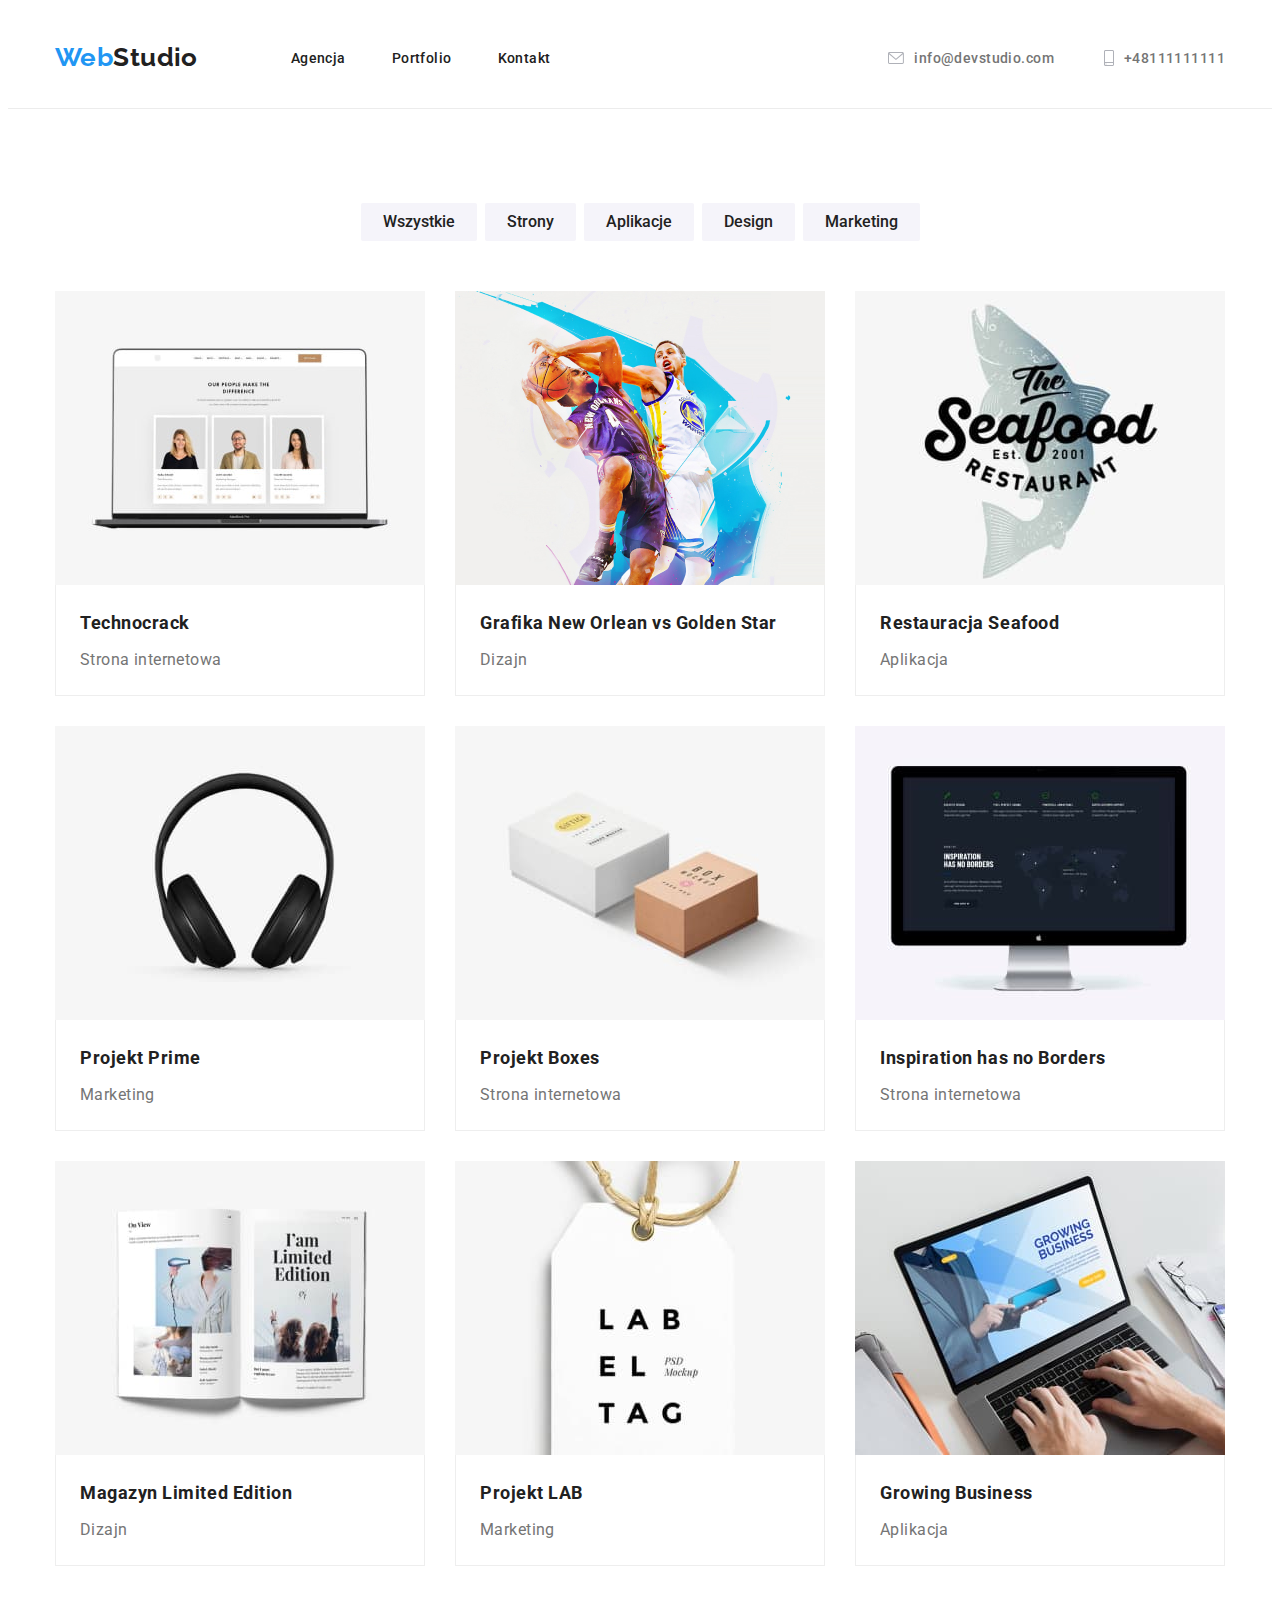
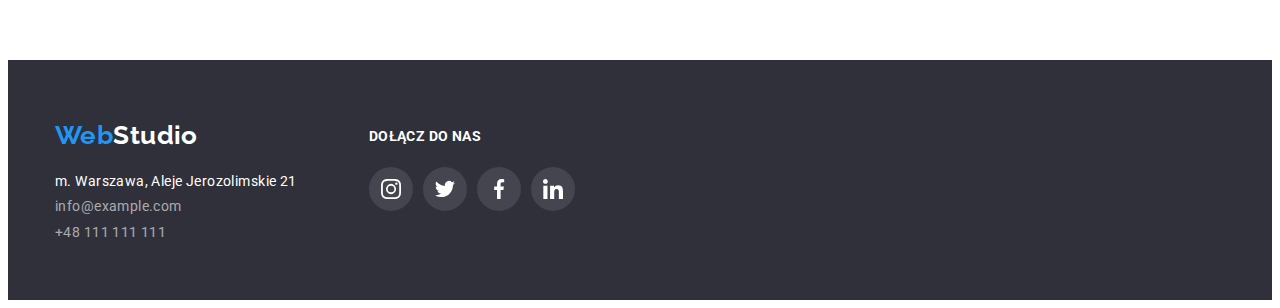
==== portfolio.html @ ecf9ecc1 "added previous homework" ====
<!DOCTYPE html>
<html lang="en">
  <head>
    <link
      rel="stylesheet"
      href="https://cdnjs.cloudflare.com/ajax/libs/modern-normalize/1.1.0/modern-normalize.min.css"
      integrity="sha512-wpPYUAdjBVSE4KJnH1VR1HeZfpl1ub8YT/NKx4PuQ5NmX2tKuGu6U/JRp5y+Y8XG2tV+wKQpNHVUX03MfMFn9Q=="
      crossorigin="anonymous"
      referrerpolicy="no-referrer"
    />
    <link rel="preconnect" href="https://fonts.googleapis.com" />
    <link rel="preconnect" href="https://fonts.gstatic.com" crossorigin />
    <link
      href="https://fonts.googleapis.com/css2?family=Raleway:wght@700&family=Roboto:wght@400;500;700;900&display=swap"
      rel="stylesheet"
    />
    <meta charset="UTF-8" />
    <meta http-equiv="X-UA-Compatible" content="IE=edge" />
    <meta name="viewport" content="width=device-width, initial-scale=1.0" />
    <title>Portfolio</title>
    <link rel="stylesheet" href="css/styles.css" />
  </head>
  <body>
    <header>
      <section>
        <div class="container header-container">
          <nav class="header_nav">
            <a href="index.html" class="header_logo"
              ><span class="logo_first_part">Web</span>Studio</a
            >
            <ul class="header_menu_list">
              <li class="header_menu_item">
                <a href="" class="header_menu_link">Agencja</a>
              </li>
              <li class="header_menu_item">
                <a href="portfolio.html" class="header_menu_link">Portfolio</a>
              </li>
              <li class="header_menu_item">
                <a href="" class="header_menu_link">Kontakt</a>
              </li>
            </ul>
          </nav>
          <ul class="header_contact_list">
            <li class="header_contact_item">
              <a href="mailto:info@devstudio.com" class="header_contact_link">
                <svg class="icon header-icon" width="16" height="12">
                  <use href="/images/icon.svg#icon-envelope"></use>
                </svg>
                info@devstudio.com
              </a>
            </li>
            <li class="header_contact_item">
              <a href="tel:+48111111111" class="header_contact_link">
                <svg class="icon header-icon" width="10" height="16">
                  <use href="/images/icon.svg#icon-smartphone"></use>
                </svg>
                +48111111111
              </a>
            </li>
          </ul>
        </div>
      </section>
    </header>

    <main>
      <section class="portfolio-filters section">
        <div class="container footer-container">
          <ul class="filters_list">
            <li class="filters_item">
              <button class="filters_button" type="button">Wszystkie</button>
            </li>
            <li class="filters_item">
              <button class="filters_button" type="button">Strony</button>
            </li>
            <li class="filters_item">
              <button class="filters_button" type="button">Aplikacje</button>
            </li>
            <li class="filters_item">
              <button class="filters_button" type="button">Design</button>
            </li>
            <li class="filters_item">
              <button class="filters_button" type="button">Marketing</button>
            </li>
          </ul>

          <ul class="portfolio_list">
            <li class="portfolio_item">
              <figure>
                <img
                  src="images/technocrack.jpg"
                  alt=" Strona intermetowa technocrack"
                  width="370"
                  height="294"
                />
                <figcaption class="portfolio_figcaption">
                  <h3 class="portfolio_tittle">Technocrack</h3>
                  <p class="portfolio_text">Strona internetowa</p>
                </figcaption>
              </figure>
            </li>
            <li class="portfolio_item">
              <figure>
                <img
                  src="images/neworleanvsgoldenstar.jpg"
                  alt="Grafika New Orlean vs Golden Stare"
                  width="370"
                  height="294"
                />
                <figcaption class="portfolio_figcaption">
                  <h3 class="portfolio_tittle">
                    Grafika New Orlean vs Golden Star
                  </h3>
                  <p class="portfolio_text">Dizajn</p>
                </figcaption>
              </figure>
            </li>
            <li class="portfolio_item">
              <figure>
                <img
                  src="images/seafoodrest.jpg"
                  alt="Restauracja Seafood"
                  width="370"
                  height="294"
                />
                <figcaption class="portfolio_figcaption">
                  <h3 class="portfolio_tittle">Restauracja Seafood</h3>
                  <p class="portfolio_text">Aplikacja</p>
                </figcaption>
              </figure>
            </li>
            <li class="portfolio_item">
              <figure>
                <img
                  src="images/projectprime.jpg"
                  alt="Projekt Prime"
                  width="370"
                  height="294"
                />
                <figcaption class="portfolio_figcaption">
                  <h3 class="portfolio_tittle">Projekt Prime</h3>
                  <p class="portfolio_text">Marketing</p>
                </figcaption>
              </figure>
            </li>
            <li class="portfolio_item">
              <figure>
                <img
                  src="images/projectboxes.jpg"
                  alt="Projekt Boxes"
                  width="370"
                  height="294"
                />
                <figcaption class="portfolio_figcaption">
                  <h3 class="portfolio_tittle">Projekt Boxes</h3>
                  <p class="portfolio_text">Strona internetowa</p>
                </figcaption>
              </figure>
            </li>
            <li class="portfolio_item">
              <figure>
                <img
                  src="images/inspirationhasnoborders.jpg"
                  alt="Kobieta w marynarce"
                  width="370"
                  height="294"
                />
                <figcaption class="portfolio_figcaption">
                  <h3 class="portfolio_tittle">Inspiration has no Borders</h3>
                  <p class="portfolio_text">Strona internetowa</p>
                </figcaption>
              </figure>
            </li>
            <li class="portfolio_item">
              <figure>
                <img
                  src="images/limitededition.jpg"
                  alt="Magazyn Limited Edition"
                  width="370"
                  height="294"
                />
                <figcaption class="portfolio_figcaption">
                  <h3 class="portfolio_tittle">Magazyn Limited Edition</h3>
                  <p class="portfolio_text">Dizajn</p>
                </figcaption>
              </figure>
            </li>
            <li class="portfolio_item">
              <figure>
                <img
                  src="images/projectlab.jpg"
                  alt="Projekt LAB"
                  width="370"
                  height="294"
                />
                <figcaption class="portfolio_figcaption">
                  <h3 class="portfolio_tittle">Projekt LAB</h3>
                  <p class="portfolio_text">Marketing</p>
                </figcaption>
              </figure>
            </li>
            <li class="portfolio_item">
              <figure>
                <img
                  src="images/growingbusiness.jpg"
                  alt="Growing business"
                  width="370"
                  height="294"
                />
                <figcaption class="portfolio_figcaption">
                  <h3 class="portfolio_tittle">Growing Business</h3>
                  <p class="portfolio_text">Aplikacja</p>
                </figcaption>
              </figure>
            </li>
          </ul>
        </div>
      </section>
    </main>

    <footer class="footer">
      <div class="container">
        <div class="footer_display_container">
          <div class="footer-container">
            <a href="" class="footer_logo">
              <span class="logo_first_part">Web</span>Studio</a
            >
            <address>
              <ul class="footer_list">
                <li>
                  <a
                    class="footer_link footer-localisation"
                    href="https://goo.gl/maps/kYdDBKaU15SzFSr7A"
                    target="_blank"
                    >m. Warszawa, Aleje Jerozolimskie 21</a
                  >
                </li>
                <li>
                  <a class="footer_link" href="mailto:info@example.com"
                    >info@example.com</a
                  >
                </li>
                <li>
                  <a class="footer_link" href="tel:+48111111111">
                    +48 111 111 111</a
                  >
                </li>
              </ul>
            </address>
          </div>
          <div class="container footer-icon-container">
            <h2 class="joinus_tittle">DOŁĄCZ DO NAS</h2>
            <ul class="joinus_list">
              <li class="joinus_item">
                <a href="#" target="_blank" class="joinus_link">
                  <svg class="icon joinus-icon" width="44" height="44">
                    <use href="/images/icon.svg#icon-instagram"></use>
                  </svg>
                </a>
              </li>
              <li class="joinus_item">
                <a href="#" target="_blank" class="joinus_link">
                  <svg class="icon joinus-icon" width="44" height="44">
                    <use href="/images/icon.svg#icon-twitter"></use>
                  </svg>
                </a>
              </li>
              <li class="joinus_item">
                <a href="#" target="_blank" class="joinus_link">
                  <svg class="icon joinus-icon" width="44" height="44">
                    <use href="/images/icon.svg#icon-facebook"></use>
                  </svg>
                </a>
              </li>
              <li class="joinus_item">
                <a href="#" target="_blank" class="joinus_link">
                  <svg class="icon joinus-icon" width="44" height="44">
                    <use href="/images/icon.svg#icon-linkedin"></use>
                  </svg>
                </a>
              </li>
            </ul>
          </div>
        </div>
      </div>
    </footer>
  </body>
</html>
---- css/styles.css ----
:root {
  --primary-fonts: "Roboto", sans-serif;
  --logo-fonts: "Raleway", sans-serif;
  --color-one: #2196f3;
  --color-two: #212121;
  --color-three: #757575;
  --color-four: #ffffff;
  --color-five: #f5f4fa;
  --color-six: #2f303a;
  --color-seven: #000000;
  --color-eight: #afb1b8;
}
/*basic web styles*/
body {
  font-family: var(--primary-fonts);
  color: var(--color-seven);
  background-color: var(--color-four);
  letter-spacing: 0.03em;
  font-size: 14px;
}
h1,
h2,
h3,
p,
ul,
li {
  margin: 0;
  padding: 0;
}
.container {
  width: 1170px;
  margin: 0 auto;
}

/*header styles*/
.header-container,
.header_nav,
.header_menu_list,
.header_contact_list {
  display: flex;
}
.header_menu_list {
  display: flex;
  justify-content: space-between;
  align-items: center;
}

.header-container {
  justify-content: space-between;
  padding: 32px 0;
  align-items: center;
}
.header_contact_link {
  display: flex;
  align-items: center;
}
.header_menu_item:not(:last-child) {
  padding-right: 46px;
}
.header_contact_item:not(:last-child) {
  padding-right: 50px;
}

header {
  border-bottom: 1px solid #ececec;
}
.header_logo {
  font-family: var(--logo-fonts);
  font-weight: 700;
  font-size: 26px;
  color: var(--color-two);
  line-height: 1.38;
  margin-right: 93px;
}
.logo_first_part {
  color: var(--color-one);
}
.header_logo,
.header_menu_link,
.header_contact_link {
  text-decoration: none;
}
.header_menu_list,
.header_contact_list {
  list-style: none;
}
.header_menu_link {
  color: var(--color-two);
  font-weight: 500;
  cursor: pointer;
  line-height: 1.17;
}

.header_menu_link:hover,
.header_contact_link:hover {
  color: var(--color-one);
}
.header_contact_link {
  color: var(--color-three);
  font-weight: 500;
  cursor: pointer;
}
.header_contact_link:hover > svg {
  fill: var(--color-one);
}
/*section class settings*/
.section {
  padding: 94px 0;
  width: 100%;
}
/*headline*/
.headline {
  background-color: var(--color-six);
  color: var(--color-four);
  letter-spacing: 0.06em;
  text-align: center;
}

.headline_tittle {
  font-size: 44px;
  font-weight: 900;
  line-height: 1.36;
  padding-top: 106px;
}
.headline_button {
  color: var(--color-four);
  background-color: var(--color-one);
  font-weight: 700;
  font-size: 16px;
  width: 200px;
  height: 50px;
  border-radius: 4px;
  border: none;
  line-height: 1.88;
  margin-bottom: 106px;
  margin-top: 50px;
}
.headline_button:hover {
  cursor: pointer;
}
/*describtion*/

.describtion_list {
  list-style: none;
  display: flex;
  gap: 30px;
}

.describtion_head {
  color: var(--color-two);
  font-weight: 700;
  line-height: 1.17;
  padding-bottom: 10px;
}
.describtion_text {
  color: var(--color-three);
  font-weight: 400;
  line-height: 1.71;
}
/*what we do*/
.what-we-do_tittle {
  font-size: 36px;
  font-weight: 700;
  text-align: center;
  line-height: 1.17;
  margin-bottom: 50px;
}
.what-we-do_list {
  list-style: none;
  display: flex;
  gap: 30px;
}
.what-we-do.section {
  padding-bottom: 84px;
}
/*our team*/
.ourteam {
  background-color: var(--color-five);
}
.ourteam_main_tittle {
  font-size: 36px;
  font-weight: 700;
  text-align: center;
  line-height: 1.17;
  margin-bottom: 50px;
}
.ourteam_list {
  list-style: none;
  display: flex;
  gap: 30px;
  justify-content: space-between;
}
figure {
  margin: 0;
}

.ourteam_card {
  background-color: var(--color-four);
  text-align: center;
  border-radius: 0px 0px 4px 4px;
  box-shadow: 0px 4px 4px 0px rgba(0, 0, 0, 0.25);
}

.ourteam_subtittle {
  font-weight: 700;
  font-size: 16px;
  line-height: 1.17;
  padding-top: 30px;
  padding-bottom: 10px;
}
.ourteam_text {
  font-weight: 400;
  font-size: 16px;
  color: var(--color-three);
  line-height: 1.17;
  padding-bottom: 16px;
}
/*ourclients section*/
.our_clients_main_tittle {
  font-size: 36px;
  font-weight: 700;
  text-align: center;
  line-height: 1.17;
  margin-bottom: 50px;
}

.our_clients_list {
  display: flex;
  list-style: none;
  justify-content: space-between;
}
.our_clients-icon {
  margin: 16px 32px 16px 32px;
}
.our_clients_item {
  border: var(--color-eight) 1px solid;
  border-radius: 4px;
}
.our_clients_item:hover {
  border: var(--color-one) 1px solid;
  border-radius: 4px;
}
/*footer*/
.footer {
  background-color: var(--color-six);
}
.footer_logo {
  font-family: var(--logo-fonts);
  font-weight: 700;
  font-size: 26px;
  color: var(--color-four);
  line-height: 1.17;
  padding-top: 60px;
  margin-bottom: 23px;
  display: inline-block;
  margin-right: 171px;
}

.footer_list {
  list-style: none;
  padding-bottom: 60px;
}
.footer_list li:not(:last-child) {
  margin-bottom: 9px;
}
.footer_list,
.footer_logo,
.footer_link {
  text-decoration: none;
}

.footer_link {
  color: rgba(255, 255, 255, 0.6);
  font-weight: 400;
  font-style: normal;
  line-height: 1.17;
}
.footer-localisation {
  color: var(--color-four);
}

.footer_link:hover {
  color: var(--color-one);
  cursor: pointer;
}
.footer_display_container {
  display: flex;
}
.footer-icon-container {
  margin-top: 68px;
}
.joinus_list {
  list-style: none;
  display: flex;
  gap: 10px;
}
.joinus_tittle {
  color: var(--color-four);
  font-weight: 700;
  line-height: 1.17;
  margin-bottom: 23px;
  font-size: 14px;
  vertical-align: text-bottom;
}
/*portfolio.html*/

.filters_list,
.portfolio_list {
  list-style: none;
  display: flex;
}
.filters_button {
  background-color: var(--color-five);
  border: none;
  border-radius: 2px;
  color: var(--color-two);
  text-align: center;
  font-size: 16px;
  font-weight: 500;
  font-family: var(--primary-fonts);
  line-height: 1.625;
  padding: 6px 22px 6px 22px;
}
.filters_list {
  align-items: center;
  justify-content: center;
  gap: 8px;
  margin-bottom: 50px;
}
.filters_button:hover {
  color: var(--color-four);
  background-color: var(--color-one);
  cursor: pointer;
  box-shadow: 0px 4px 4px 0px rgba(0, 0, 0, 0.25);
}
.portfolio_list {
  flex-wrap: wrap;
  gap: 30px;
}
img {
  display: block;
}
.portfolio_figcaption {
  border-bottom: 1px solid #eeeeee;
  border-right: 1px solid #eeeeee;
  border-left: 1px solid #eeeeee;
}

.portfolio_tittle {
  color: var(--color-two);
  font-size: 18px;
  font-weight: 700;
  letter-spacing: 0.03em;
  line-height: 2;
  margin: 0px 24px 4px 24px;
  padding-top: 20px;
}
.portfolio_text {
  font-size: 16px;
  font-weight: 400;
  color: var(--color-three);
  line-height: 1.87;
  margin: 0 24px 20px 24px;
}

/*icons*/
.icon {
  fill: var(--color-eight);
}
.header-icon {
  margin-right: 10px;
}
.team_icon_list {
  display: flex;
  justify-content: space-between;
  padding-left: 32px;
  padding-right: 32px;
  padding-bottom: 30px;
  list-style: none;
}
.ourteam-icon:hover {
  fill: var(--color-four);
  background: var(--color-one);
  border-radius: 50%;
}
.our_clients-icon:hover {
  fill: var(--color-one);
}
.joinus-icon {
  fill: var(--color-four);
  background-color: rgba(255, 255, 255, 0.1);
  border-radius: 50%;
}
.joinus-icon:hover {
  fill: var(--color-four);
  background-color: var(--color-one);
  border-radius: 50%;
}


.describtion_icons {
  fill: var(--color-two);
  margin: 25px 100px 25px 100px;
}

.describtion_icons_background {
  background-color: var(--color-five);
  margin-bottom: 30px;
  border-radius: 4px;
}
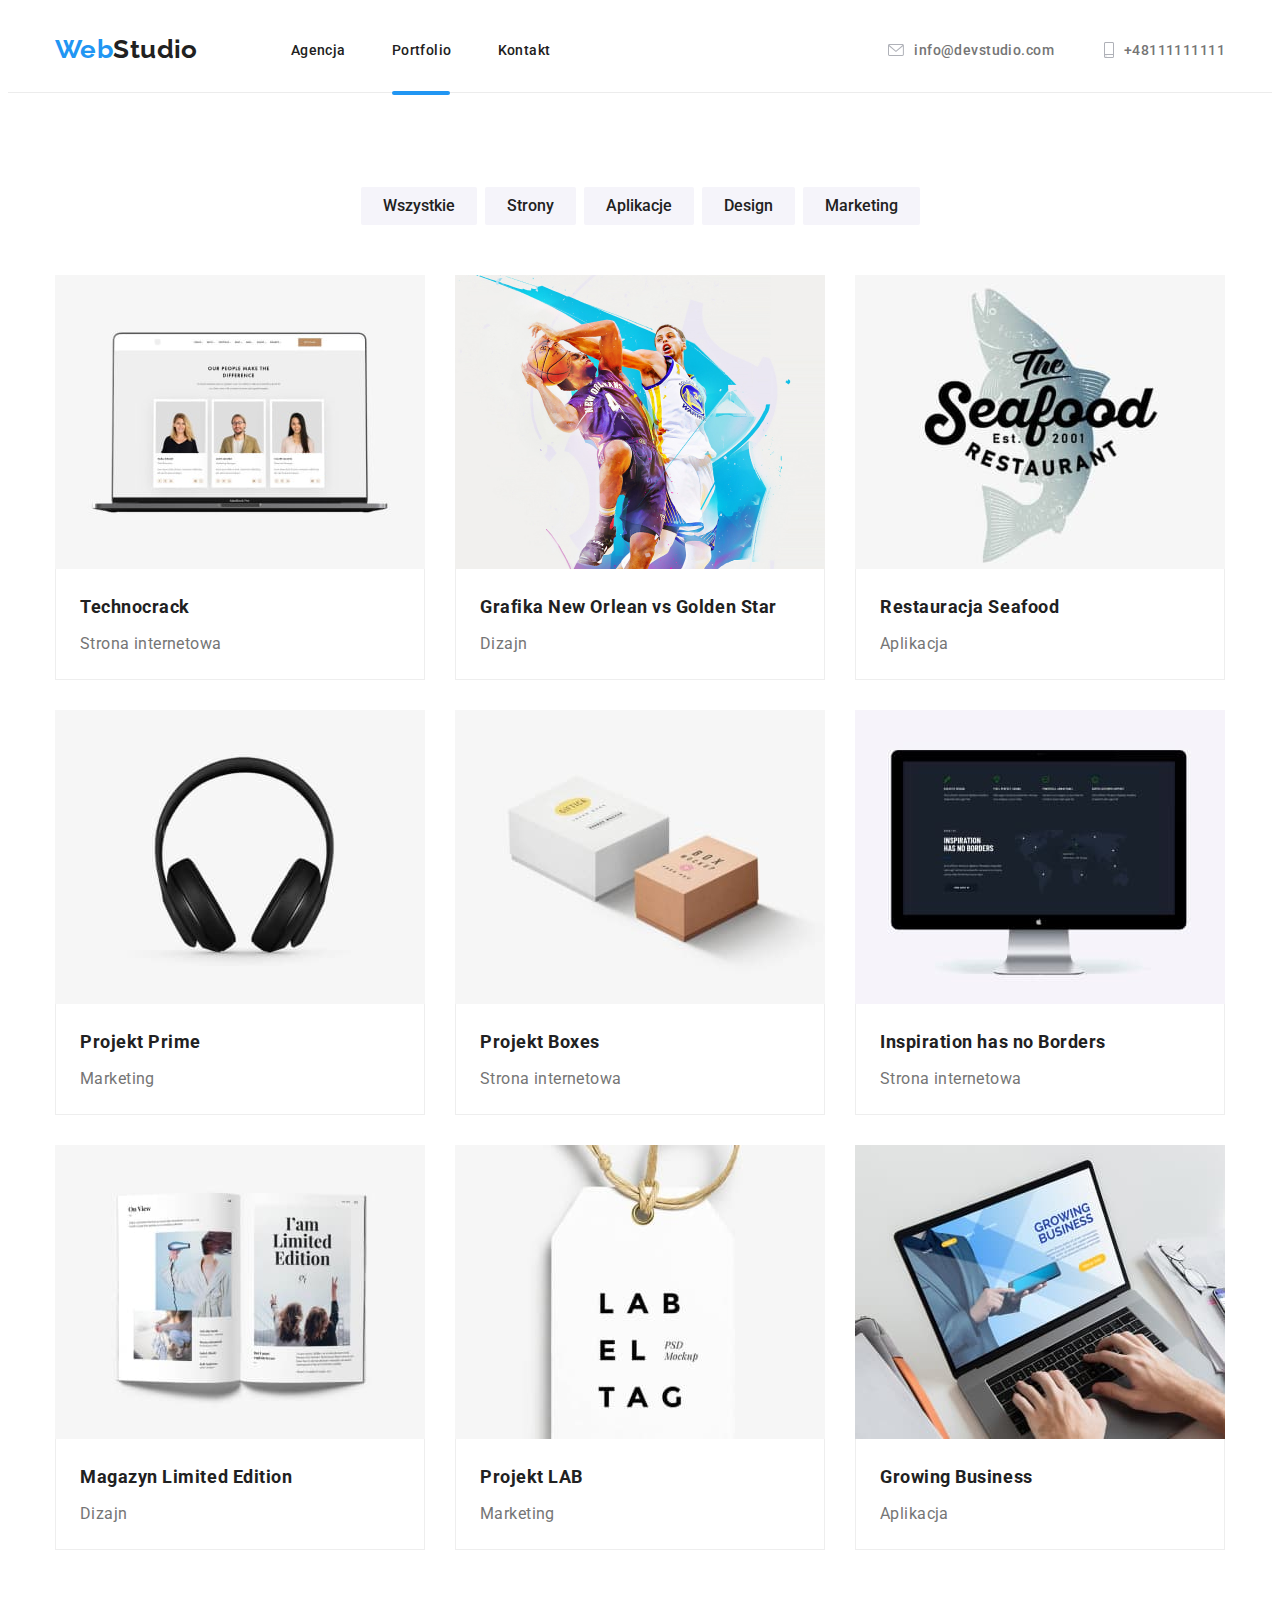
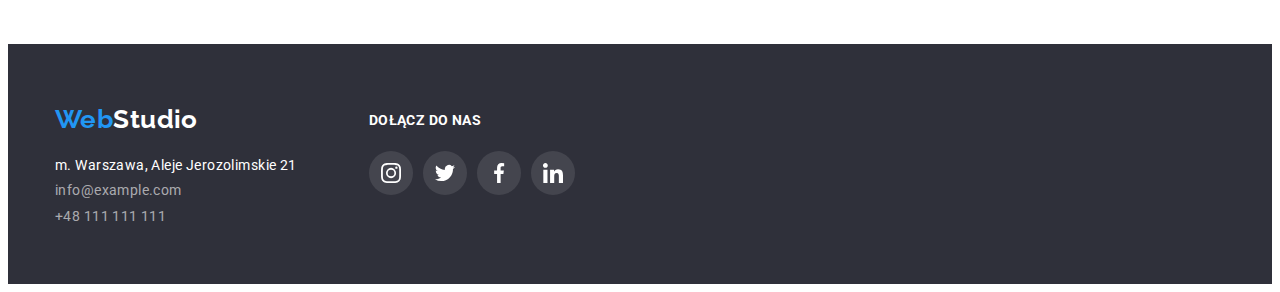
==== commit 0d0d38d7: "." ====
--- a/portfolio.html
+++ b/portfolio.html
@@ -22,7 +22,7 @@
   </head>
   <body>
     <header>
-      <section>
+      <section class="header">
         <div class="container header-container">
           <nav class="header_nav">
             <a href="index.html" class="header_logo"
@@ -30,10 +30,14 @@
             >
             <ul class="header_menu_list">
               <li class="header_menu_item">
-                <a href="" class="header_menu_link">Agencja</a>
+                <a href="index.html" class="header_menu_link">Agencja</a>
               </li>
               <li class="header_menu_item">
-                <a href="portfolio.html" class="header_menu_link">Portfolio</a>
+                <a
+                  href="portfolio.html"
+                  class="header_menu_link is-activeB is-active"
+                  >Portfolio</a
+                >
               </li>
               <li class="header_menu_item">
                 <a href="" class="header_menu_link">Kontakt</a>
@@ -44,7 +48,7 @@
             <li class="header_contact_item">
               <a href="mailto:info@devstudio.com" class="header_contact_link">
                 <svg class="icon header-icon" width="16" height="12">
-                  <use href="/images/icon.svg#icon-envelope"></use>
+                  <use href="./images/icon.svg#icon-envelope"></use>
                 </svg>
                 info@devstudio.com
               </a>
@@ -52,7 +56,7 @@
             <li class="header_contact_item">
               <a href="tel:+48111111111" class="header_contact_link">
                 <svg class="icon header-icon" width="10" height="16">
-                  <use href="/images/icon.svg#icon-smartphone"></use>
+                  <use href="./images/icon.svg#icon-smartphone"></use>
                 </svg>
                 +48111111111
               </a>
@@ -85,132 +89,187 @@
 
           <ul class="portfolio_list">
             <li class="portfolio_item">
-              <figure>
-                <img
-                  src="images/technocrack.jpg"
-                  alt=" Strona intermetowa technocrack"
-                  width="370"
-                  height="294"
-                />
-                <figcaption class="portfolio_figcaption">
-                  <h3 class="portfolio_tittle">Technocrack</h3>
-                  <p class="portfolio_text">Strona internetowa</p>
-                </figcaption>
-              </figure>
-            </li>
-            <li class="portfolio_item">
-              <figure>
-                <img
-                  src="images/neworleanvsgoldenstar.jpg"
-                  alt="Grafika New Orlean vs Golden Stare"
-                  width="370"
-                  height="294"
-                />
-                <figcaption class="portfolio_figcaption">
-                  <h3 class="portfolio_tittle">
-                    Grafika New Orlean vs Golden Star
-                  </h3>
-                  <p class="portfolio_text">Dizajn</p>
-                </figcaption>
-              </figure>
-            </li>
-            <li class="portfolio_item">
-              <figure>
-                <img
-                  src="images/seafoodrest.jpg"
-                  alt="Restauracja Seafood"
-                  width="370"
-                  height="294"
-                />
-                <figcaption class="portfolio_figcaption">
-                  <h3 class="portfolio_tittle">Restauracja Seafood</h3>
-                  <p class="portfolio_text">Aplikacja</p>
-                </figcaption>
-              </figure>
-            </li>
-            <li class="portfolio_item">
-              <figure>
-                <img
-                  src="images/projectprime.jpg"
-                  alt="Projekt Prime"
-                  width="370"
-                  height="294"
-                />
-                <figcaption class="portfolio_figcaption">
-                  <h3 class="portfolio_tittle">Projekt Prime</h3>
-                  <p class="portfolio_text">Marketing</p>
-                </figcaption>
-              </figure>
-            </li>
-            <li class="portfolio_item">
-              <figure>
-                <img
-                  src="images/projectboxes.jpg"
-                  alt="Projekt Boxes"
-                  width="370"
-                  height="294"
-                />
-                <figcaption class="portfolio_figcaption">
-                  <h3 class="portfolio_tittle">Projekt Boxes</h3>
-                  <p class="portfolio_text">Strona internetowa</p>
-                </figcaption>
-              </figure>
-            </li>
-            <li class="portfolio_item">
-              <figure>
-                <img
-                  src="images/inspirationhasnoborders.jpg"
-                  alt="Kobieta w marynarce"
-                  width="370"
-                  height="294"
-                />
-                <figcaption class="portfolio_figcaption">
-                  <h3 class="portfolio_tittle">Inspiration has no Borders</h3>
-                  <p class="portfolio_text">Strona internetowa</p>
-                </figcaption>
-              </figure>
-            </li>
-            <li class="portfolio_item">
-              <figure>
-                <img
-                  src="images/limitededition.jpg"
-                  alt="Magazyn Limited Edition"
-                  width="370"
-                  height="294"
-                />
-                <figcaption class="portfolio_figcaption">
-                  <h3 class="portfolio_tittle">Magazyn Limited Edition</h3>
-                  <p class="portfolio_text">Dizajn</p>
-                </figcaption>
-              </figure>
-            </li>
-            <li class="portfolio_item">
-              <figure>
-                <img
-                  src="images/projectlab.jpg"
-                  alt="Projekt LAB"
-                  width="370"
-                  height="294"
-                />
-                <figcaption class="portfolio_figcaption">
-                  <h3 class="portfolio_tittle">Projekt LAB</h3>
-                  <p class="portfolio_text">Marketing</p>
-                </figcaption>
-              </figure>
-            </li>
-            <li class="portfolio_item">
-              <figure>
-                <img
-                  src="images/growingbusiness.jpg"
-                  alt="Growing business"
-                  width="370"
-                  height="294"
-                />
-                <figcaption class="portfolio_figcaption">
-                  <h3 class="portfolio_tittle">Growing Business</h3>
-                  <p class="portfolio_text">Aplikacja</p>
-                </figcaption>
-              </figure>
+              <div class="overlay">
+                <p class="portfolio_overlay_text">
+                  Technocrack jest popularną platformą wykorzystywaną do
+                  rozpowszechniania koronawirusa. Firmy wykorzystują tę
+                  platformę do celów szpiegowskich i ataków na niezabezpieczone
+                  serwery konkurencji
+                </p>
+              </div>
+              <img
+                src="images/technocrack.jpg"
+                alt=" Strona intermetowa technocrack"
+                width="370"
+                height="294"
+              />
+              <figcaption class="portfolio_figcaption">
+                <h3 class="portfolio_tittle">Technocrack</h3>
+                <p class="portfolio_text">Strona internetowa</p>
+              </figcaption>
+            </li>
+            <li class="portfolio_item">
+              <div class="overlay">
+                <p class="portfolio_overlay_text">
+                  Technocrack jest popularną platformą wykorzystywaną do
+                  rozpowszechniania koronawirusa. Firmy wykorzystują tę
+                  platformę do celów szpiegowskich i ataków na niezabezpieczone
+                  serwery konkurencji
+                </p>
+              </div>
+              <img
+                src="images/neworleanvsgoldenstar.jpg"
+                alt="Grafika New Orlean vs Golden Stare"
+                width="370"
+                height="294"
+              />
+              <figcaption class="portfolio_figcaption">
+                <h3 class="portfolio_tittle">
+                  Grafika New Orlean vs Golden Star
+                </h3>
+                <p class="portfolio_text">Dizajn</p>
+              </figcaption>
+            </li>
+            <li class="portfolio_item">
+              <div class="overlay">
+                <p class="portfolio_overlay_text">
+                  Technocrack jest popularną platformą wykorzystywaną do
+                  rozpowszechniania koronawirusa. Firmy wykorzystują tę
+                  platformę do celów szpiegowskich i ataków na niezabezpieczone
+                  serwery konkurencji
+                </p>
+              </div>
+              <img
+                src="images/seafoodrest.jpg"
+                alt="Restauracja Seafood"
+                width="370"
+                height="294"
+              />
+              <figcaption class="portfolio_figcaption">
+                <h3 class="portfolio_tittle">Restauracja Seafood</h3>
+                <p class="portfolio_text">Aplikacja</p>
+              </figcaption>
+            </li>
+            <li class="portfolio_item">
+              <div class="overlay">
+                <p class="portfolio_overlay_text">
+                  Technocrack jest popularną platformą wykorzystywaną do
+                  rozpowszechniania koronawirusa. Firmy wykorzystują tę
+                  platformę do celów szpiegowskich i ataków na niezabezpieczone
+                  serwery konkurencji
+                </p>
+              </div>
+              <img
+                src="images/projectprime.jpg"
+                alt="Projekt Prime"
+                width="370"
+                height="294"
+              />
+
+              <figcaption class="portfolio_figcaption">
+                <h3 class="portfolio_tittle">Projekt Prime</h3>
+                <p class="portfolio_text">Marketing</p>
+              </figcaption>
+            </li>
+            <li class="portfolio_item">
+              <div class="overlay">
+                <p class="portfolio_overlay_text">
+                  Technocrack jest popularną platformą wykorzystywaną do
+                  rozpowszechniania koronawirusa. Firmy wykorzystują tę
+                  platformę do celów szpiegowskich i ataków na niezabezpieczone
+                  serwery konkurencji
+                </p>
+              </div>
+              <img
+                src="images/projectboxes.jpg"
+                alt="Projekt Boxes"
+                width="370"
+                height="294"
+              />
+              <figcaption class="portfolio_figcaption">
+                <h3 class="portfolio_tittle">Projekt Boxes</h3>
+                <p class="portfolio_text">Strona internetowa</p>
+              </figcaption>
+            </li>
+            <li class="portfolio_item">
+              <div class="overlay">
+                <p class="portfolio_overlay_text">
+                  Technocrack jest popularną platformą wykorzystywaną do
+                  rozpowszechniania koronawirusa. Firmy wykorzystują tę
+                  platformę do celów szpiegowskich i ataków na niezabezpieczone
+                  serwery konkurencji
+                </p>
+              </div>
+              <img
+                src="images/inspirationhasnoborders.jpg"
+                alt="Kobieta w marynarce"
+                width="370"
+                height="294"
+              />
+              <figcaption class="portfolio_figcaption">
+                <h3 class="portfolio_tittle">Inspiration has no Borders</h3>
+                <p class="portfolio_text">Strona internetowa</p>
+              </figcaption>
+            </li>
+            <li class="portfolio_item">
+              <div class="overlay">
+                <p class="portfolio_overlay_text">
+                  Technocrack jest popularną platformą wykorzystywaną do
+                  rozpowszechniania koronawirusa. Firmy wykorzystują tę
+                  platformę do celów szpiegowskich i ataków na niezabezpieczone
+                  serwery konkurencji
+                </p>
+              </div>
+              <img
+                src="images/limitededition.jpg"
+                alt="Magazyn Limited Edition"
+                width="370"
+                height="294"
+              />
+              <figcaption class="portfolio_figcaption">
+                <h3 class="portfolio_tittle">Magazyn Limited Edition</h3>
+                <p class="portfolio_text">Dizajn</p>
+              </figcaption>
+            </li>
+            <li class="portfolio_item">
+              <div class="overlay">
+                <p class="portfolio_overlay_text">
+                  Technocrack jest popularną platformą wykorzystywaną do
+                  rozpowszechniania koronawirusa. Firmy wykorzystują tę
+                  platformę do celów szpiegowskich i ataków na niezabezpieczone
+                  serwery konkurencji
+                </p>
+              </div>
+              <img
+                src="images/projectlab.jpg"
+                alt="Projekt LAB"
+                width="370"
+                height="294"
+              />
+              <figcaption class="portfolio_figcaption">
+                <h3 class="portfolio_tittle">Projekt LAB</h3>
+                <p class="portfolio_text">Marketing</p>
+              </figcaption>
+            </li>
+            <li class="portfolio_item">
+              <div class="overlay">
+                <p class="portfolio_overlay_text">
+                  Technocrack jest popularną platformą wykorzystywaną do
+                  rozpowszechniania koronawirusa. Firmy wykorzystują tę
+                  platformę do celów szpiegowskich i ataków na niezabezpieczone
+                  serwery konkurencji
+                </p>
+              </div>
+              <img
+                src="images/growingbusiness.jpg"
+                alt="Growing business"
+                width="370"
+                height="294"
+              />
+              <figcaption class="portfolio_figcaption">
+                <h3 class="portfolio_tittle">Growing Business</h3>
+                <p class="portfolio_text">Aplikacja</p>
+              </figcaption>
             </li>
           </ul>
         </div>
@@ -253,28 +312,28 @@
               <li class="joinus_item">
                 <a href="#" target="_blank" class="joinus_link">
                   <svg class="icon joinus-icon" width="44" height="44">
-                    <use href="/images/icon.svg#icon-instagram"></use>
+                    <use href="./images/icon.svg#icon-instagram"></use>
                   </svg>
                 </a>
               </li>
               <li class="joinus_item">
                 <a href="#" target="_blank" class="joinus_link">
                   <svg class="icon joinus-icon" width="44" height="44">
-                    <use href="/images/icon.svg#icon-twitter"></use>
+                    <use href="./images/icon.svg#icon-twitter"></use>
                   </svg>
                 </a>
               </li>
               <li class="joinus_item">
                 <a href="#" target="_blank" class="joinus_link">
                   <svg class="icon joinus-icon" width="44" height="44">
-                    <use href="/images/icon.svg#icon-facebook"></use>
+                    <use href="./images/icon.svg#icon-facebook"></use>
                   </svg>
                 </a>
               </li>
               <li class="joinus_item">
                 <a href="#" target="_blank" class="joinus_link">
                   <svg class="icon joinus-icon" width="44" height="44">
-                    <use href="/images/icon.svg#icon-linkedin"></use>
+                    <use href="./images/icon.svg#icon-linkedin"></use>
                   </svg>
                 </a>
               </li>
--- a/css/styles.css
+++ b/css/styles.css
@@ -47,7 +47,7 @@
 
 .header-container {
   justify-content: space-between;
-  padding: 32px 0;
+  padding: 24px 0;
   align-items: center;
 }
 .header_contact_link {
@@ -61,7 +61,7 @@
   padding-right: 50px;
 }
 
-header {
+.header {
   border-bottom: 1px solid #ececec;
 }
 .header_logo {
@@ -90,7 +90,9 @@
   cursor: pointer;
   line-height: 1.17;
 }
-
+.is-active {
+  position: relative;
+}
 .header_menu_link:hover,
 .header_contact_link:hover {
   color: var(--color-one);
@@ -103,6 +105,28 @@
 .header_contact_link:hover > svg {
   fill: var(--color-one);
 }
+
+.is-activeA::after {
+  content: "";
+  background-color: var(--color-one);
+  width: 53px;
+  height: 4px;
+  border-radius: 2px;
+  position: absolute;
+  top: 49px;
+  display: block;
+}
+.is-activeB::after {
+  content: "";
+  background-color: var(--color-one);
+  width: 58px;
+  height: 4px;
+  border-radius: 2px;
+  position: absolute;
+  top: 49px;
+  display: block;
+}
+
 /*section class settings*/
 .section {
   padding: 94px 0;
@@ -111,6 +135,17 @@
 /*headline*/
 .headline {
   background-color: var(--color-six);
+  background-image: linear-gradient(
+      to bottom,
+      rgba(47, 48, 58, 0.4) 0%,
+      rgba(47, 48, 58, 0.4) 50%
+    ),
+    url(../images/headerbackground.jpg);
+  background-position: center;
+  background-size: cover;
+  background-repeat: no-repeat;
+  max-width: 1600px;
+  margin: 0 auto;
   color: var(--color-four);
   letter-spacing: 0.06em;
   text-align: center;
@@ -172,6 +207,25 @@
 }
 .what-we-do.section {
   padding-bottom: 84px;
+  padding-top: 0;
+}
+.what-we-do_card {
+  position: relative;
+}
+.what-we-do_label {
+  font-weight: 700;
+  line-height: 16px;
+  text-align: center;
+  letter-spacing: 0.03em;
+  text-transform: uppercase;
+  color: var(--color-four);
+  background-color: rgba(47, 48, 58, 0.8);
+  padding-bottom: 27px;
+  padding-top: 27px;
+  position: absolute;
+  bottom: 0;
+  right: 0;
+  left: 0;
 }
 /*our team*/
 .ourteam {
@@ -344,6 +398,9 @@
   border-bottom: 1px solid #eeeeee;
   border-right: 1px solid #eeeeee;
   border-left: 1px solid #eeeeee;
+  background: white;
+  position: relative;
+  overflow: hidden;
 }
 
 .portfolio_tittle {
@@ -362,6 +419,34 @@
   line-height: 1.87;
   margin: 0 24px 20px 24px;
 }
+.portfolio_item {
+  position: relative;
+  overflow: hidden;
+}
+.portfolio_item:hover {
+  box-shadow: 0px 4px 4px rgba(0, 0, 0, 0.25);
+}
+.overlay {
+  min-height: 294px;
+  padding: 49px 24px 49px 45px;
+  transform: translateY(100%);
+  width: 370px;
+  position: absolute;
+  top: 0;
+
+  background-color: rgba(33, 150, 243, 0.9);
+  transition: transform 250ms cubic-bezier(0.4, 0, 0.2, 1);
+}
+.portfolio_overlay_text {
+  color: var(--color-four);
+  font-weight: 400;
+  font-size: 18px;
+  line-height: 1.56;
+}
+.portfolio_item:hover .overlay,
+.overlay:focus {
+  transform: translateY(0);
+}
 
 /*icons*/
 .icon {
@@ -397,7 +482,6 @@
   border-radius: 50%;
 }
 
-
 .describtion_icons {
   fill: var(--color-two);
   margin: 25px 100px 25px 100px;
